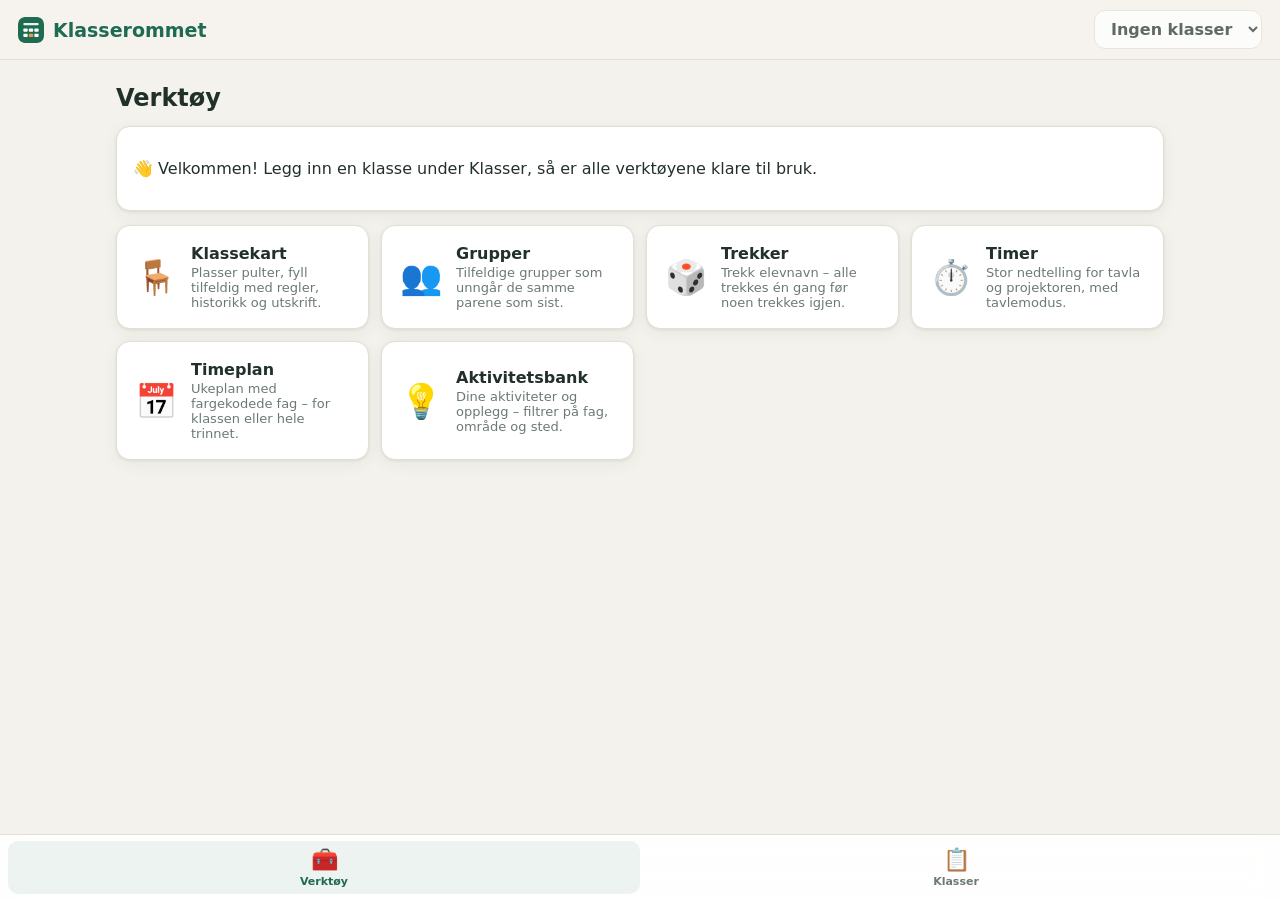
==== app/index.html @ 0e92566d "Ekte nettside: forside på roten, appen på /app/ - Landingsside med hero, USP-er, verktøyoversikt og " ====
<!doctype html>
<html lang="nb">
<head>
<meta charset="utf-8">
<title>Klasserommet</title>
<meta name="viewport" content="width=device-width, initial-scale=1, viewport-fit=cover">
<meta name="theme-color" content="#1e6b52">
<meta name="description" content="Verktøykasse for lærere: klassekart med historikk, grupper, navnetrekking og timer. Alt lagres lokalt på enheten.">
<link rel="manifest" href="manifest.webmanifest">
<link rel="icon" href="icons/favicon.svg" type="image/svg+xml">
<link rel="apple-touch-icon" href="icons/icon-180.png">
<meta name="apple-mobile-web-app-capable" content="yes">
<meta name="mobile-web-app-capable" content="yes">
<meta name="apple-mobile-web-app-status-bar-style" content="default">
<meta name="apple-mobile-web-app-title" content="Klasserommet">
<link rel="stylesheet" href="styles.css">
</head>
<body>
<header class="app-header no-print">
  <a class="brand" href="#/verktoy"><img class="brand-mark" src="icons/favicon.svg" alt="">Klasserommet</a>
  <select id="classPicker" class="class-picker" aria-label="Velg klasse"></select>
</header>
<main id="view"></main>
<nav class="tabbar no-print">
  <a href="#/verktoy" data-tab="verktoy"><span class="tab-ico">🧰</span>Verktøy</a>
  <a href="#/klasser" data-tab="klasser"><span class="tab-ico">📋</span>Klasser</a>
</nav>
<script type="module" src="js/app.js"></script>
</body>
</html>
---- app/styles.css ----
/* touch-action: manipulation fjerner dobbelttrykk-zoom, men beholder
   pinch-zoom. Pultene overstyrer med touch-action: none for draging. */
* { box-sizing: border-box; touch-action: manipulation; }

:root {
  --bg: #f4f2ec;
  --panel: #ffffff;
  --ink: #22302a;
  --muted: #6b7a72;
  --line: #e3dfd4;
  --brand: #1e6b52;
  --accent: #e8a13a;
  --danger: #c0442c;
  --gridline: rgba(30, 60, 45, .05);
  --radius: 14px;
  --shadow: 0 1px 3px rgba(30, 50, 40, .08), 0 4px 16px rgba(30, 50, 40, .06);
}

html, body {
  margin: 0;
  max-width: 100vw;
  overflow-x: hidden;
  overscroll-behavior-x: none;
}

body {
  font-family: -apple-system, BlinkMacSystemFont, 'Segoe UI', system-ui, sans-serif;
  background: var(--bg);
  color: var(--ink);
  -webkit-font-smoothing: antialiased;
  -webkit-tap-highlight-color: transparent;
}

button { font-family: inherit; }
h2, h3, h4 { margin: 0 0 8px; }

/* ---------- Ramme ---------- */

.app-header {
  position: sticky;
  top: 0;
  display: flex;
  align-items: center;
  justify-content: space-between;
  gap: 12px;
  padding: calc(10px + env(safe-area-inset-top)) 18px 10px;
  background: rgba(246, 244, 238, .92);
  backdrop-filter: blur(12px);
  -webkit-backdrop-filter: blur(12px);
  border-bottom: 1px solid var(--line);
  z-index: 40;
}

.brand {
  display: flex;
  align-items: center;
  gap: 9px;
  font-weight: 800;
  font-size: 19px;
  color: var(--brand);
  text-decoration: none;
}

.brand-mark { width: 26px; height: 26px; border-radius: 7px; }

.class-picker {
  padding: 8px 12px;
  border: 1px solid var(--line);
  border-radius: 11px;
  font: inherit;
  font-weight: 600;
  background: #fff;
  color: var(--ink);
  max-width: 46vw;
}

main {
  max-width: 1080px;
  margin: 0 auto;
  padding: 18px 16px calc(96px + env(safe-area-inset-bottom));
}

.tabbar {
  position: fixed;
  left: 0;
  right: 0;
  bottom: 0;
  display: flex;
  background: rgba(255, 255, 255, .93);
  backdrop-filter: blur(12px);
  -webkit-backdrop-filter: blur(12px);
  border-top: 1px solid var(--line);
  padding: 6px 8px calc(6px + env(safe-area-inset-bottom));
  z-index: 40;
}

.tabbar a {
  flex: 1;
  display: flex;
  flex-direction: column;
  align-items: center;
  gap: 2px;
  text-decoration: none;
  color: var(--muted);
  font-size: 11px;
  font-weight: 600;
  padding: 6px 0;
  border-radius: 10px;
}

.tab-ico { font-size: 22px; line-height: 1.2; }
.tabbar a.active { color: var(--brand); background: rgba(30, 107, 82, .08); }

/* ---------- Byggeklosser ---------- */

.view-head {
  display: flex;
  justify-content: space-between;
  align-items: center;
  gap: 12px;
  margin: 6px 0 14px;
  flex-wrap: wrap;
}

.view-head h2 { margin: 0; font-size: 24px; }

.panel {
  background: var(--panel);
  border: 1px solid var(--line);
  border-radius: var(--radius);
  padding: 16px;
  box-shadow: var(--shadow);
  margin-bottom: 14px;
}

.btn {
  display: inline-flex;
  align-items: center;
  justify-content: center;
  gap: 6px;
  padding: 9px 16px;
  border-radius: 11px;
  border: 1px solid var(--line);
  background: #fff;
  color: var(--ink);
  font-size: 14.5px;
  font-weight: 600;
  cursor: pointer;
  transition: transform .15s, opacity .15s;
  white-space: nowrap;
}

.btn:active { transform: scale(.97); }
.btn.primary { background: var(--brand); color: #fff; border-color: transparent; }
.btn.danger { color: var(--danger); border-color: rgba(192, 68, 44, .4); }
.btn.big { font-size: 18px; padding: 14px 26px; }
.btn.small { padding: 4px 10px; font-size: 13px; }
.btn[disabled] { opacity: .45; pointer-events: none; }
a.btn { text-decoration: none; }

.input {
  padding: 10px 12px;
  border: 1px solid var(--line);
  border-radius: 11px;
  font: inherit;
  background: #fff;
  color: var(--ink);
  min-width: 0;
}

textarea.input { width: 100%; resize: vertical; }

.seg {
  display: inline-flex;
  background: #eae7de;
  border-radius: 12px;
  padding: 3px;
  gap: 2px;
}

.seg-btn {
  border: none;
  background: transparent;
  padding: 8px 14px;
  border-radius: 9px;
  font-weight: 600;
  font-size: 14px;
  color: var(--muted);
  cursor: pointer;
}

.seg-btn.active { background: #fff; color: var(--ink); box-shadow: 0 1px 2px rgba(0, 0, 0, .08); }

.row { display: flex; gap: 8px; align-items: center; }
.row.wrap { flex-wrap: wrap; }
.row.spread { justify-content: space-between; }
.row.center { justify-content: center; flex-wrap: wrap; }
.form-col { display: flex; flex-direction: column; gap: 10px; }

.chips { display: flex; flex-wrap: wrap; gap: 8px; margin-top: 8px; }

.chip {
  padding: 8px 14px;
  border-radius: 999px;
  border: 1px solid var(--line);
  background: #fff;
  color: var(--ink);
  font-size: 14px;
  font-weight: 500;
  cursor: pointer;
}

.chip.absent { opacity: .45; text-decoration: line-through; }
.chip.done { background: var(--brand); color: #fff; border-color: transparent; opacity: .75; }

.stepper { display: inline-flex; align-items: center; gap: 2px; }
.stepper-val { min-width: 38px; text-align: center; font-weight: 800; font-size: 18px; }

.muted { color: var(--muted); }
.small { font-size: 13px; }

.toolbar {
  display: flex;
  flex-wrap: wrap;
  gap: 8px;
  align-items: center;
  margin-bottom: 10px;
}

.contextbar {
  display: flex;
  gap: 10px;
  align-items: center;
  flex-wrap: wrap;
  background: #fff7e8;
  border: 1px solid #ecd9b0;
  border-radius: 12px;
  padding: 8px 12px;
  margin-bottom: 10px;
  font-size: 14px;
}

.linklike {
  background: none;
  border: none;
  color: var(--brand);
  font: inherit;
  font-weight: 600;
  cursor: pointer;
  padding: 6px 2px;
  margin: 2px 0 10px;
}

.rules .rule { padding: 6px 0; border-bottom: 1px dashed var(--line); }
.rules .rule:last-child { border-bottom: none; }

.hist-item {
  display: flex;
  justify-content: space-between;
  align-items: center;
  width: 100%;
  padding: 13px 15px;
  background: #fff;
  border: 1px solid var(--line);
  border-radius: 12px;
  margin-bottom: 8px;
  cursor: pointer;
  font: inherit;
  font-weight: 600;
  text-align: left;
}

.hist-row { padding: 9px 0; border-bottom: 1px solid var(--line); }
.hist-row:last-child { border-bottom: none; }

.empty { text-align: center; padding: 44px 20px; }
.empty-icon { font-size: 40px; margin-bottom: 8px; }
.empty .btn { margin-top: 14px; }

.toast {
  position: fixed;
  left: 50%;
  bottom: calc(92px + env(safe-area-inset-bottom));
  transform: translateX(-50%) translateY(8px);
  background: var(--ink);
  color: #fff;
  padding: 10px 18px;
  border-radius: 999px;
  font-size: 14px;
  font-weight: 500;
  opacity: 0;
  transition: .25s;
  z-index: 100;
  max-width: 88vw;
  text-align: center;
}

.toast.show { opacity: 1; transform: translateX(-50%) translateY(0); }
.update-toast { background: var(--brand); cursor: pointer; }

/* ---------- Verktøy-hub ---------- */

.tool-grid {
  display: grid;
  grid-template-columns: repeat(auto-fill, minmax(230px, 1fr));
  gap: 12px;
}

.tool-card {
  display: flex;
  gap: 14px;
  align-items: center;
  text-decoration: none;
  color: var(--ink);
  margin-bottom: 0;
  padding: 18px;
}

.tool-card:active { transform: scale(.98); }
.tool-ico { font-size: 34px; line-height: 1; }
.tool-info { display: flex; flex-direction: column; gap: 2px; }

.toolnav {
  display: flex;
  gap: 10px;
  align-items: center;
  flex-wrap: wrap;
  margin: 2px 0 12px;
}

.toolnav a.seg-btn { text-decoration: none; }

/* ---------- Klassekart ---------- */

.board-wrap {
  position: relative;
  overflow: hidden;
  border-radius: var(--radius);
  border: 1px solid var(--line);
  background: #edf0e8;
}

.board {
  position: relative;
  transform-origin: top left;
  background-image:
    linear-gradient(var(--gridline) 1px, transparent 1px),
    linear-gradient(90deg, var(--gridline) 1px, transparent 1px);
  background-size: 32px 32px;
}

.board-front {
  position: absolute;
  left: 25%;
  width: 50%;
  height: 30px;
  background: #2e5c49;
  color: #dfe9e2;
  border-radius: 8px;
  display: flex;
  align-items: center;
  justify-content: center;
  font-size: 12px;
  font-weight: 600;
  letter-spacing: .35em;
  text-indent: .35em;
}

.desk {
  position: absolute;
  width: 110px;
  height: 64px;
  background: #fff;
  border: 1.5px solid #c9d3cb;
  border-radius: 10px;
  display: flex;
  align-items: center;
  justify-content: center;
  text-align: center;
  font-size: 14px;
  font-weight: 600;
  color: var(--ink);
  box-shadow: 0 1px 2px rgba(20, 40, 30, .08);
  cursor: grab;
  touch-action: none;
  user-select: none;
  -webkit-user-select: none;
  padding: 4px;
}

.desk-name {
  overflow: hidden;
  display: -webkit-box;
  -webkit-line-clamp: 2;
  -webkit-box-orient: vertical;
  line-height: 1.15;
}

.desk.free { border-style: dashed; color: var(--muted); font-weight: 400; background: rgba(255, 255, 255, .55); }
.desk.sel { border-color: var(--accent); box-shadow: 0 0 0 3px rgba(232, 161, 58, .35); }
.desk.snap { border-color: var(--brand); box-shadow: 0 0 0 3px rgba(30, 107, 82, .25); }
.board-wrap.readonly .desk { cursor: default; }

.tip { margin-top: 10px; font-size: 13px; }

/* ---------- Grupper ---------- */

.groups-grid {
  display: grid;
  grid-template-columns: repeat(auto-fill, minmax(210px, 1fr));
  gap: 12px;
}

.group-card { margin-bottom: 0; }
.group-card h3 { margin: 0 0 8px; font-size: 16px; color: var(--brand); }
.group-card ul { margin: 0; padding-left: 20px; line-height: 1.75; }

/* ---------- Trekker ---------- */

.draw-panel { text-align: center; padding: 28px 16px; }

.draw-display {
  font-size: clamp(40px, 8vw, 96px);
  font-weight: 800;
  min-height: 1.3em;
  margin-bottom: 18px;
  color: var(--brand);
  word-break: break-word;
}

/* ---------- Timer ---------- */

.timer-view {
  display: flex;
  flex-direction: column;
  align-items: center;
  gap: 20px;
  padding-top: 24px;
}

.timer-digits {
  font-size: clamp(80px, 18vw, 220px);
  font-weight: 800;
  font-variant-numeric: tabular-nums;
  line-height: 1;
  letter-spacing: .02em;
  color: var(--ink);
}

.timer-digits.urgent { color: var(--danger); }
.timer-digits.done { animation: blink 1s steps(2, start) infinite; color: var(--danger); }

@keyframes blink { to { visibility: hidden; } }

.timer-view.full {
  position: fixed;
  inset: 0;
  z-index: 60;
  margin: 0;
  padding: 0;
  justify-content: center;
  background: #14231d;
}

.timer-view.full .timer-digits { color: #f2f6f1; font-size: clamp(120px, 26vw, 400px); }
.timer-view.full .btn { background: rgba(255, 255, 255, .12); color: #fff; border-color: transparent; }
.timer-view.full .btn.primary { background: var(--brand); }

.timer-exit {
  position: absolute;
  top: calc(14px + env(safe-area-inset-top));
  right: 18px;
}

/* ---------- Aktivitetsbank ---------- */

.act-card { margin-bottom: 10px; }
.act-title { font-size: 16px; }

.act-how {
  white-space: pre-wrap;
  margin: 8px 0 2px;
  line-height: 1.5;
  font-size: 14.5px;
}

.chip.static { cursor: default; font-size: 13px; padding: 5px 12px; }
.filter-label { align-self: center; min-width: 56px; }

/* ---------- Timeplan ---------- */

.tt-grid {
  display: grid;
  grid-template-columns: 86px repeat(5, 1fr);
  gap: 4px;
}

.tt-day {
  font-weight: 700;
  text-align: center;
  padding: 8px 2px;
  color: var(--brand);
  font-size: 14px;
}

.tt-rowlabel {
  border: none;
  background: transparent;
  font: inherit;
  font-size: 12.5px;
  font-weight: 600;
  color: var(--muted);
  text-align: right;
  padding: 6px 8px 6px 0;
  cursor: pointer;
  border-radius: 8px;
}

.tt-rowlabel.sel { background: rgba(232, 161, 58, .25); color: var(--ink); }

.tt-pause {
  grid-column: 1 / -1;
  border: none;
  background: repeating-linear-gradient(-45deg, #eae6db, #eae6db 8px, #f0ece2 8px, #f0ece2 16px);
  border-radius: 8px;
  padding: 7px;
  font: inherit;
  font-size: 12.5px;
  font-weight: 600;
  color: var(--muted);
  text-align: center;
  cursor: pointer;
}

.tt-pause.sel { box-shadow: 0 0 0 3px rgba(232, 161, 58, .35); color: var(--ink); }

.tt-cell {
  min-height: 56px;
  border-radius: 10px;
  border: 1px solid var(--line);
  background: #fff;
  display: flex;
  flex-direction: column;
  align-items: center;
  justify-content: center;
  gap: 2px;
  padding: 4px;
  font: inherit;
  color: var(--ink);
  cursor: pointer;
}

.tt-cell.empty { border-style: dashed; background: rgba(255, 255, 255, .5); }
.tt-cell.sel { border-color: var(--accent); box-shadow: 0 0 0 3px rgba(232, 161, 58, .35); }

.tt-fag { font-weight: 700; font-size: 13.5px; line-height: 1.15; text-align: center; }
.tt-rom { font-size: 11.5px; color: var(--muted); }

@media (max-width: 600px) {
  .tt-grid { grid-template-columns: 58px repeat(5, 1fr); gap: 3px; }
  .tt-day { font-size: 12px; }
  .tt-fag { font-size: 10.5px; }
  .tt-rowlabel { font-size: 10.5px; }
}

/* ---------- Faneoverganger ---------- */

main.view-enter > * {
  animation: viewIn .2s ease both;
}

@keyframes viewIn {
  from { opacity: 0; transform: translateY(7px); }
  to { opacity: 1; transform: none; }
}

@media (prefers-reduced-motion: reduce) {
  main.view-enter > * { animation: none; }
}

/* ---------- Utskrift ---------- */

.print-caption { display: none; }

@media print {
  body.print-mode .app-header,
  body.print-mode .tabbar,
  body.print-mode .no-print,
  body.print-mode .tip { display: none !important; }
  body.print-mode main { padding: 0; max-width: none; }
  body.print-mode .print-caption {
    display: block;
    font-size: 20px;
    font-weight: 700;
    margin: 0 0 12px;
  }
  body.print-mode .panel { box-shadow: none; border-color: #bbb; break-inside: avoid; }
  body.print-mode .board-wrap {
    height: auto !important;
    overflow: visible;
    border: none;
    background: #fff;
  }
  body.print-mode .board { transform: scale(.73) !important; background: none; }
  body.print-mode .desk { box-shadow: none; }
}
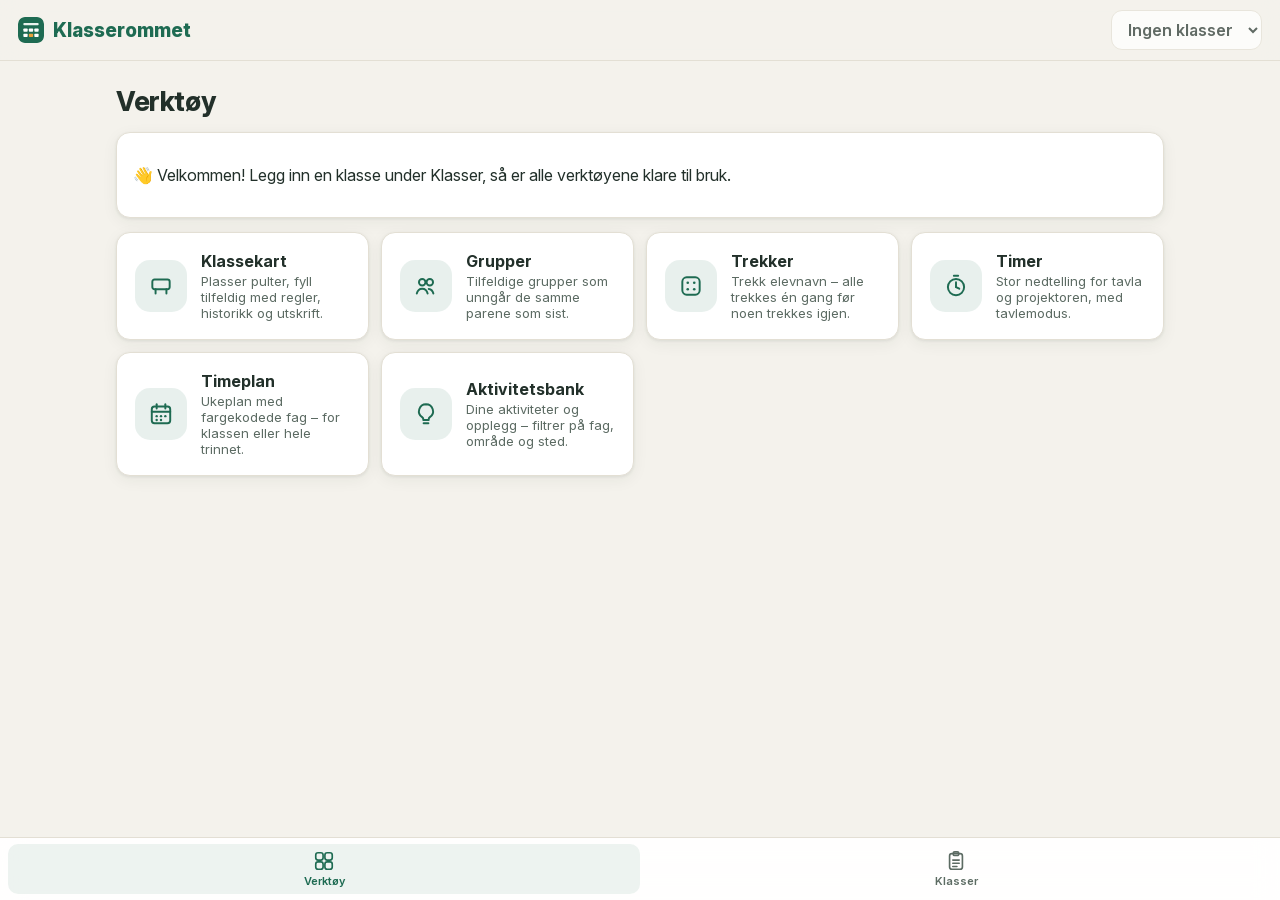
==== commit 3bb92403: "Premium-pass: Inter, designtokens, SVG-ikoner, hover og mikrointeraksjoner - Self-hostet Inter Varia" ====
--- a/app/index.html
+++ b/app/index.html
@@ -13,17 +13,28 @@
 <meta name="mobile-web-app-capable" content="yes">
 <meta name="apple-mobile-web-app-status-bar-style" content="default">
 <meta name="apple-mobile-web-app-title" content="Klasserommet">
+<link rel="preload" href="fonts/InterVariable.woff2" as="font" type="font/woff2" crossorigin>
 <link rel="stylesheet" href="styles.css">
 </head>
 <body>
+<svg style="display:none" aria-hidden="true" xmlns="http://www.w3.org/2000/svg">
+  <symbol id="i-verktoy" viewBox="0 0 24 24"><rect x="3" y="3" width="8" height="8" rx="2.5"/><rect x="13" y="3" width="8" height="8" rx="2.5"/><rect x="3" y="13" width="8" height="8" rx="2.5"/><rect x="13" y="13" width="8" height="8" rx="2.5"/></symbol>
+  <symbol id="i-klasser" viewBox="0 0 24 24"><rect x="5" y="4" width="14" height="17" rx="2.5"/><rect x="9" y="2" width="6" height="4" rx="1.5"/><line x1="8.5" y1="11" x2="15.5" y2="11"/><line x1="8.5" y1="14.5" x2="15.5" y2="14.5"/><line x1="8.5" y1="18" x2="13" y2="18"/></symbol>
+  <symbol id="i-kart" viewBox="0 0 24 24"><rect x="4" y="6" width="16" height="9" rx="2"/><line x1="7" y1="15" x2="7" y2="19"/><line x1="17" y1="15" x2="17" y2="19"/></symbol>
+  <symbol id="i-grupper" viewBox="0 0 24 24"><circle cx="8.5" cy="8.5" r="3"/><circle cx="15.5" cy="8.5" r="3"/><path d="M3.5 19c.7-3 2.8-4.5 5-4.5s4.3 1.5 5 4.5"/><path d="M14.5 14.7c2 .2 3.7 1.6 4.3 4.3"/></symbol>
+  <symbol id="i-trekker" viewBox="0 0 24 24"><rect x="4" y="4" width="16" height="16" rx="4"/><circle cx="9" cy="9" r="1.2" fill="currentColor" stroke="none"/><circle cx="15" cy="9" r="1.2" fill="currentColor" stroke="none"/><circle cx="9" cy="15" r="1.2" fill="currentColor" stroke="none"/><circle cx="15" cy="15" r="1.2" fill="currentColor" stroke="none"/></symbol>
+  <symbol id="i-timer" viewBox="0 0 24 24"><circle cx="12" cy="13" r="7.5"/><line x1="12" y1="13" x2="12" y2="8.5"/><line x1="12" y1="13" x2="15" y2="14.5"/><line x1="10" y1="2.5" x2="14" y2="2.5"/></symbol>
+  <symbol id="i-timeplan" viewBox="0 0 24 24"><rect x="3.5" y="5" width="17" height="15.5" rx="2.5"/><line x1="3.5" y1="10" x2="20.5" y2="10"/><line x1="8" y1="3" x2="8" y2="7"/><line x1="16" y1="3" x2="16" y2="7"/><circle cx="8" cy="14" r="1.1" fill="currentColor" stroke="none"/><circle cx="12" cy="14" r="1.1" fill="currentColor" stroke="none"/><circle cx="16" cy="14" r="1.1" fill="currentColor" stroke="none"/><circle cx="8" cy="17.5" r="1.1" fill="currentColor" stroke="none"/><circle cx="12" cy="17.5" r="1.1" fill="currentColor" stroke="none"/></symbol>
+  <symbol id="i-aktiviteter" viewBox="0 0 24 24"><path d="M12 3a6.5 6.5 0 0 1 3.6 11.9c-.7.5-1.1 1.2-1.1 2v.6h-5v-.6c0-.8-.4-1.5-1.1-2A6.5 6.5 0 0 1 12 3z"/><line x1="9.8" y1="20.5" x2="14.2" y2="20.5"/></symbol>
+</svg>
 <header class="app-header no-print">
   <a class="brand" href="#/verktoy"><img class="brand-mark" src="icons/favicon.svg" alt="">Klasserommet</a>
   <select id="classPicker" class="class-picker" aria-label="Velg klasse"></select>
 </header>
 <main id="view"></main>
 <nav class="tabbar no-print">
-  <a href="#/verktoy" data-tab="verktoy"><span class="tab-ico">🧰</span>Verktøy</a>
-  <a href="#/klasser" data-tab="klasser"><span class="tab-ico">📋</span>Klasser</a>
+  <a href="#/verktoy" data-tab="verktoy"><svg class="icon tab-ico" aria-hidden="true"><use href="#i-verktoy"/></svg>Verktøy</a>
+  <a href="#/klasser" data-tab="klasser"><svg class="icon tab-ico" aria-hidden="true"><use href="#i-klasser"/></svg>Klasser</a>
 </nav>
 <script type="module" src="js/app.js"></script>
 </body>
--- a/app/styles.css
+++ b/app/styles.css
@@ -1,3 +1,10 @@
+@font-face {
+  font-family: 'Inter';
+  src: url('fonts/InterVariable.woff2') format('woff2');
+  font-weight: 100 900;
+  font-display: swap;
+}
+
 /* touch-action: manipulation fjerner dobbelttrykk-zoom, men beholder
    pinch-zoom. Pultene overstyrer med touch-action: none for draging. */
 * { box-sizing: border-box; touch-action: manipulation; }
@@ -5,15 +12,40 @@
 :root {
   --bg: #f4f2ec;
   --panel: #ffffff;
+  --surface: #ffffff;
+  --surface-dim: #eae7de;
   --ink: #22302a;
-  --muted: #6b7a72;
+  --muted: #5c6b63;
   --line: #e3dfd4;
   --brand: #1e6b52;
+  --brand-strong: #17553f;
+  --brand-tint: rgba(30, 107, 82, .1);
   --accent: #e8a13a;
   --danger: #c0442c;
+  --warn-bg: #fff7e8;
+  --warn-line: #ecd9b0;
+  --board-bg: #edf0e8;
+  --board-front: #2e5c49;
+  --dark-bg: #14231d;
+  --header-bg: rgba(244, 242, 236, .92);
+  --tabbar-bg: rgba(255, 255, 255, .93);
   --gridline: rgba(30, 60, 45, .05);
   --radius: 14px;
   --shadow: 0 1px 3px rgba(30, 50, 40, .08), 0 4px 16px rgba(30, 50, 40, .06);
+  --shadow-lift: 0 6px 20px rgba(30, 50, 40, .14);
+}
+
+:focus-visible { outline: 2px solid var(--brand); outline-offset: 2px; }
+
+svg.icon {
+  width: 22px;
+  height: 22px;
+  fill: none;
+  stroke: currentColor;
+  stroke-width: 1.8;
+  stroke-linecap: round;
+  stroke-linejoin: round;
+  flex-shrink: 0;
 }
 
 html, body {
@@ -24,7 +56,7 @@
 }
 
 body {
-  font-family: -apple-system, BlinkMacSystemFont, 'Segoe UI', system-ui, sans-serif;
+  font-family: 'Inter', -apple-system, BlinkMacSystemFont, 'Segoe UI', system-ui, sans-serif;
   background: var(--bg);
   color: var(--ink);
   -webkit-font-smoothing: antialiased;
@@ -44,7 +76,7 @@
   justify-content: space-between;
   gap: 12px;
   padding: calc(10px + env(safe-area-inset-top)) 18px 10px;
-  background: rgba(246, 244, 238, .92);
+  background: var(--header-bg);
   backdrop-filter: blur(12px);
   -webkit-backdrop-filter: blur(12px);
   border-bottom: 1px solid var(--line);
@@ -69,7 +101,7 @@
   border-radius: 11px;
   font: inherit;
   font-weight: 600;
-  background: #fff;
+  background: var(--surface);
   color: var(--ink);
   max-width: 46vw;
 }
@@ -86,7 +118,7 @@
   right: 0;
   bottom: 0;
   display: flex;
-  background: rgba(255, 255, 255, .93);
+  background: var(--tabbar-bg);
   backdrop-filter: blur(12px);
   -webkit-backdrop-filter: blur(12px);
   border-top: 1px solid var(--line);
@@ -108,7 +140,7 @@
   border-radius: 10px;
 }
 
-.tab-ico { font-size: 22px; line-height: 1.2; }
+.tab-ico { width: 23px; height: 23px; }
 .tabbar a.active { color: var(--brand); background: rgba(30, 107, 82, .08); }
 
 /* ---------- Byggeklosser ---------- */
@@ -122,7 +154,12 @@
   flex-wrap: wrap;
 }
 
-.view-head h2 { margin: 0; font-size: 24px; }
+.view-head h2 {
+  margin: 0;
+  font-size: clamp(23px, 3vw, 27px);
+  font-weight: 750;
+  letter-spacing: -0.015em;
+}
 
 .panel {
   background: var(--panel);
@@ -141,7 +178,7 @@
   padding: 9px 16px;
   border-radius: 11px;
   border: 1px solid var(--line);
-  background: #fff;
+  background: var(--surface);
   color: var(--ink);
   font-size: 14.5px;
   font-weight: 600;
@@ -163,7 +200,7 @@
   border: 1px solid var(--line);
   border-radius: 11px;
   font: inherit;
-  background: #fff;
+  background: var(--surface);
   color: var(--ink);
   min-width: 0;
 }
@@ -172,13 +209,17 @@
 
 .seg {
   display: inline-flex;
-  background: #eae7de;
+  background: var(--surface-dim);
   border-radius: 12px;
   padding: 3px;
   gap: 2px;
+  flex-wrap: wrap;
 }
 
 .seg-btn {
+  display: inline-flex;
+  align-items: center;
+  gap: 6px;
   border: none;
   background: transparent;
   padding: 8px 14px;
@@ -187,7 +228,10 @@
   font-size: 14px;
   color: var(--muted);
   cursor: pointer;
-}
+  text-decoration: none;
+}
+
+.seg-btn .icon { width: 16px; height: 16px; }
 
 .seg-btn.active { background: #fff; color: var(--ink); box-shadow: 0 1px 2px rgba(0, 0, 0, .08); }
 
@@ -203,7 +247,7 @@
   padding: 8px 14px;
   border-radius: 999px;
   border: 1px solid var(--line);
-  background: #fff;
+  background: var(--surface);
   color: var(--ink);
   font-size: 14px;
   font-weight: 500;
@@ -232,8 +276,8 @@
   gap: 10px;
   align-items: center;
   flex-wrap: wrap;
-  background: #fff7e8;
-  border: 1px solid #ecd9b0;
+  background: var(--warn-bg);
+  border: 1px solid var(--warn-line);
   border-radius: 12px;
   padding: 8px 12px;
   margin-bottom: 10px;
@@ -260,7 +304,7 @@
   align-items: center;
   width: 100%;
   padding: 13px 15px;
-  background: #fff;
+  background: var(--surface);
   border: 1px solid var(--line);
   border-radius: 12px;
   margin-bottom: 8px;
@@ -317,7 +361,20 @@
 }
 
 .tool-card:active { transform: scale(.98); }
-.tool-ico { font-size: 34px; line-height: 1; }
+
+.tool-ico {
+  display: flex;
+  align-items: center;
+  justify-content: center;
+  width: 52px;
+  height: 52px;
+  border-radius: 15px;
+  background: var(--brand-tint);
+  color: var(--brand);
+  flex-shrink: 0;
+}
+
+.tool-ico .icon { width: 26px; height: 26px; }
 .tool-info { display: flex; flex-direction: column; gap: 2px; }
 
 .toolnav {
@@ -337,7 +394,7 @@
   overflow: hidden;
   border-radius: var(--radius);
   border: 1px solid var(--line);
-  background: #edf0e8;
+  background: var(--board-bg);
 }
 
 .board {
@@ -354,7 +411,7 @@
   left: 25%;
   width: 50%;
   height: 30px;
-  background: #2e5c49;
+  background: var(--board-front);
   color: #dfe9e2;
   border-radius: 8px;
   display: flex;
@@ -370,7 +427,7 @@
   position: absolute;
   width: 110px;
   height: 64px;
-  background: #fff;
+  background: var(--surface);
   border: 1.5px solid #c9d3cb;
   border-radius: 10px;
   display: flex;
@@ -447,7 +504,11 @@
   color: var(--ink);
 }
 
-.timer-digits.urgent { color: var(--danger); }
+.timer-digits.urgent { color: var(--danger); animation: urgentPulse 1s ease-in-out infinite; }
+
+@keyframes urgentPulse {
+  50% { transform: scale(1.015); }
+}
 .timer-digits.done { animation: blink 1s steps(2, start) infinite; color: var(--danger); }
 
 @keyframes blink { to { visibility: hidden; } }
@@ -459,7 +520,7 @@
   margin: 0;
   padding: 0;
   justify-content: center;
-  background: #14231d;
+  background: var(--dark-bg);
 }
 
 .timer-view.full .timer-digits { color: #f2f6f1; font-size: clamp(120px, 26vw, 400px); }
@@ -538,7 +599,7 @@
   min-height: 56px;
   border-radius: 10px;
   border: 1px solid var(--line);
-  background: #fff;
+  background: var(--surface);
   display: flex;
   flex-direction: column;
   align-items: center;
@@ -565,17 +626,53 @@
 
 /* ---------- Faneoverganger ---------- */
 
-main.view-enter > * {
-  animation: viewIn .2s ease both;
-}
-
-@keyframes viewIn {
-  from { opacity: 0; transform: translateY(7px); }
+main.view-enter > * { animation: viewInF .2s ease both; }
+main.view-enter[data-dir="b"] > * { animation-name: viewInB; }
+
+@keyframes viewInF {
+  from { opacity: 0; transform: translateX(14px); }
   to { opacity: 1; transform: none; }
+}
+
+@keyframes viewInB {
+  from { opacity: 0; transform: translateX(-14px); }
+  to { opacity: 1; transform: none; }
+}
+
+/* ---------- Hover (PC) og mikrointeraksjoner ---------- */
+
+.tool-card, .chip, .hist-item { transition: transform .18s, box-shadow .18s, border-color .15s, background .15s; }
+
+@media (hover: hover) {
+  .btn:hover { border-color: #cfcabd; background: #fbfaf6; }
+  .btn.primary:hover { background: var(--brand-strong); }
+  .btn.danger:hover { background: rgba(192, 68, 44, .06); }
+  .tool-card:hover { transform: translateY(-2px); box-shadow: var(--shadow-lift); }
+  .chip:hover:not(.static) { border-color: var(--brand); }
+  .hist-item:hover { border-color: var(--brand); }
+  .tabbar a:hover { color: var(--brand); }
+  .seg-btn:hover { color: var(--ink); }
+}
+
+.desk.dragging {
+  box-shadow: 0 8px 22px rgba(20, 40, 30, .22);
+  z-index: 5;
+  cursor: grabbing;
+}
+
+.draw-display.pop { animation: drawPop .25s ease; }
+
+@keyframes drawPop {
+  from { transform: scale(.92); }
+  to { transform: none; }
 }
 
 @media (prefers-reduced-motion: reduce) {
   main.view-enter > * { animation: none; }
+  .draw-display.pop { animation: none; }
+  .timer-digits.urgent { animation: none; }
+  .timer-digits.done { animation: none; visibility: visible; }
+  .tool-card, .btn { transition: none; }
 }
 
 /* ---------- Utskrift ---------- */
@@ -599,7 +696,7 @@
     height: auto !important;
     overflow: visible;
     border: none;
-    background: #fff;
+    background: var(--surface);
   }
   body.print-mode .board { transform: scale(.73) !important; background: none; }
   body.print-mode .desk { box-shadow: none; }
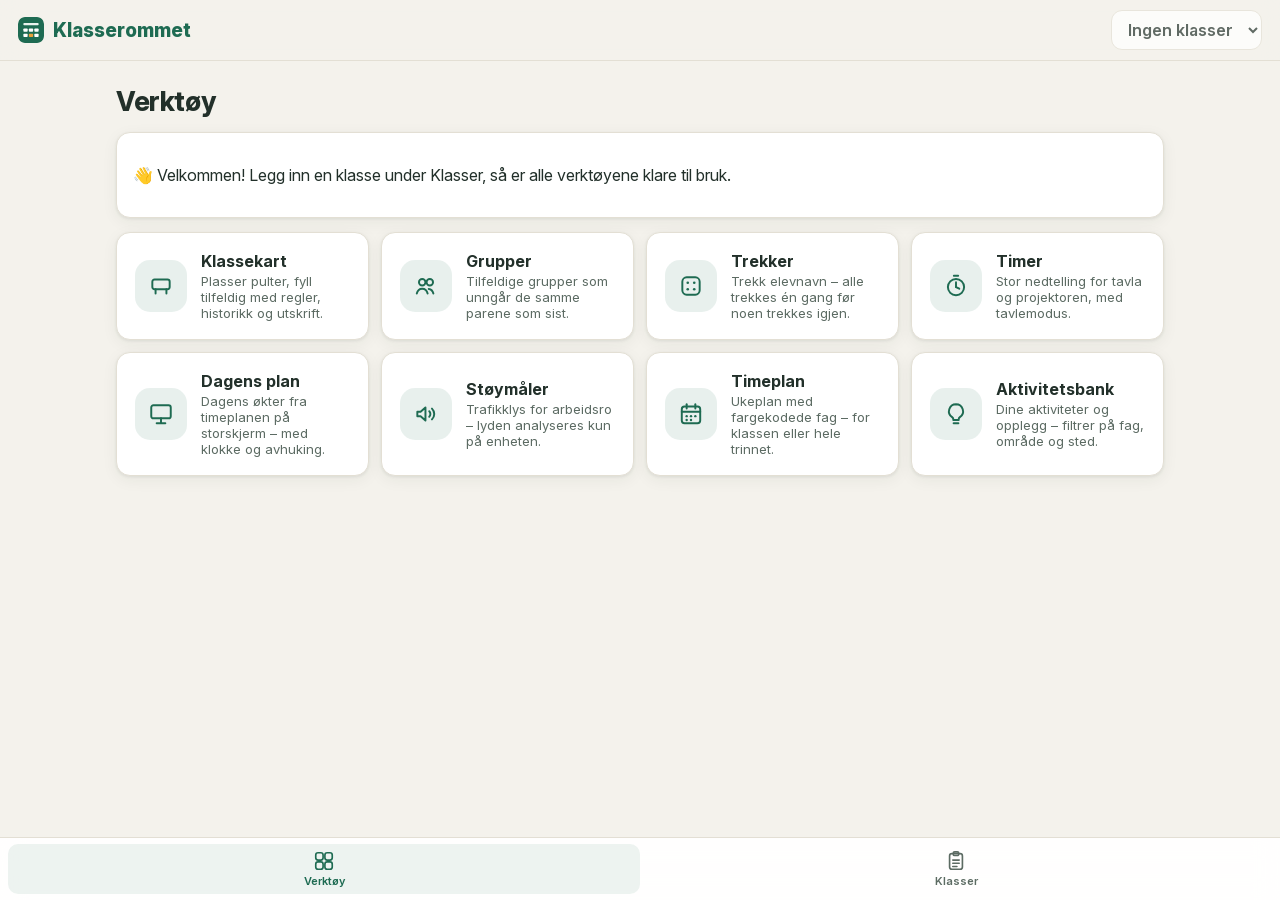
==== commit 14558a47: "Tavlemodus, støymåler, vikarpakke og utvidede kartregler - Dagens plan: dagens økter fra timeplanen " ====
--- a/app/index.html
+++ b/app/index.html
@@ -11,8 +11,20 @@
 <link rel="apple-touch-icon" href="icons/icon-180.png">
 <meta name="apple-mobile-web-app-capable" content="yes">
 <meta name="mobile-web-app-capable" content="yes">
-<meta name="apple-mobile-web-app-status-bar-style" content="default">
+<meta name="apple-mobile-web-app-status-bar-style" content="black-translucent">
 <meta name="apple-mobile-web-app-title" content="Klasserommet">
+<link rel="apple-touch-icon" sizes="167x167" href="icons/icon-167.png">
+<link rel="apple-touch-startup-image" href="splash/splash-2048x2732.png" media="(device-width: 1024px) and (device-height: 1366px) and (-webkit-device-pixel-ratio: 2) and (orientation: portrait)">
+<link rel="apple-touch-startup-image" href="splash/splash-2732x2048.png" media="(device-width: 1024px) and (device-height: 1366px) and (-webkit-device-pixel-ratio: 2) and (orientation: landscape)">
+<link rel="apple-touch-startup-image" href="splash/splash-1668x2388.png" media="(device-width: 834px) and (device-height: 1194px) and (-webkit-device-pixel-ratio: 2) and (orientation: portrait)">
+<link rel="apple-touch-startup-image" href="splash/splash-2388x1668.png" media="(device-width: 834px) and (device-height: 1194px) and (-webkit-device-pixel-ratio: 2) and (orientation: landscape)">
+<link rel="apple-touch-startup-image" href="splash/splash-1640x2360.png" media="(device-width: 820px) and (device-height: 1180px) and (-webkit-device-pixel-ratio: 2) and (orientation: portrait)">
+<link rel="apple-touch-startup-image" href="splash/splash-2360x1640.png" media="(device-width: 820px) and (device-height: 1180px) and (-webkit-device-pixel-ratio: 2) and (orientation: landscape)">
+<link rel="apple-touch-startup-image" href="splash/splash-1620x2160.png" media="(device-width: 810px) and (device-height: 1080px) and (-webkit-device-pixel-ratio: 2) and (orientation: portrait)">
+<link rel="apple-touch-startup-image" href="splash/splash-2160x1620.png" media="(device-width: 810px) and (device-height: 1080px) and (-webkit-device-pixel-ratio: 2) and (orientation: landscape)">
+<link rel="apple-touch-startup-image" href="splash/splash-1179x2556.png" media="(device-width: 393px) and (device-height: 852px) and (-webkit-device-pixel-ratio: 3) and (orientation: portrait)">
+<link rel="apple-touch-startup-image" href="splash/splash-1170x2532.png" media="(device-width: 390px) and (device-height: 844px) and (-webkit-device-pixel-ratio: 3) and (orientation: portrait)">
+<link rel="apple-touch-startup-image" href="splash/splash-828x1792.png" media="(device-width: 414px) and (device-height: 896px) and (-webkit-device-pixel-ratio: 2) and (orientation: portrait)">
 <link rel="preload" href="fonts/InterVariable.woff2" as="font" type="font/woff2" crossorigin>
 <link rel="stylesheet" href="styles.css">
 </head>
@@ -26,6 +38,8 @@
   <symbol id="i-timer" viewBox="0 0 24 24"><circle cx="12" cy="13" r="7.5"/><line x1="12" y1="13" x2="12" y2="8.5"/><line x1="12" y1="13" x2="15" y2="14.5"/><line x1="10" y1="2.5" x2="14" y2="2.5"/></symbol>
   <symbol id="i-timeplan" viewBox="0 0 24 24"><rect x="3.5" y="5" width="17" height="15.5" rx="2.5"/><line x1="3.5" y1="10" x2="20.5" y2="10"/><line x1="8" y1="3" x2="8" y2="7"/><line x1="16" y1="3" x2="16" y2="7"/><circle cx="8" cy="14" r="1.1" fill="currentColor" stroke="none"/><circle cx="12" cy="14" r="1.1" fill="currentColor" stroke="none"/><circle cx="16" cy="14" r="1.1" fill="currentColor" stroke="none"/><circle cx="8" cy="17.5" r="1.1" fill="currentColor" stroke="none"/><circle cx="12" cy="17.5" r="1.1" fill="currentColor" stroke="none"/></symbol>
   <symbol id="i-aktiviteter" viewBox="0 0 24 24"><path d="M12 3a6.5 6.5 0 0 1 3.6 11.9c-.7.5-1.1 1.2-1.1 2v.6h-5v-.6c0-.8-.4-1.5-1.1-2A6.5 6.5 0 0 1 12 3z"/><line x1="9.8" y1="20.5" x2="14.2" y2="20.5"/></symbol>
+  <symbol id="i-tavle" viewBox="0 0 24 24"><rect x="3" y="4" width="18" height="12" rx="2"/><line x1="12" y1="16" x2="12" y2="20"/><line x1="8" y1="20.5" x2="16" y2="20.5"/></symbol>
+  <symbol id="i-stoy" viewBox="0 0 24 24"><path d="M4 10v4h3l4.5 4V6L7 10H4z"/><path d="M15 9.5a3.5 3.5 0 0 1 0 5"/><path d="M17.5 7a7 7 0 0 1 0 10"/></symbol>
 </svg>
 <header class="app-header no-print">
   <a class="brand" href="#/verktoy"><img class="brand-mark" src="icons/favicon.svg" alt="">Klasserommet</a>
--- a/app/styles.css
+++ b/app/styles.css
@@ -454,6 +454,7 @@
 }
 
 .desk.free { border-style: dashed; color: var(--muted); font-weight: 400; background: rgba(255, 255, 255, .55); }
+.desk-lock { position: absolute; top: 2px; right: 5px; font-size: 10px; }
 .desk.sel { border-color: var(--accent); box-shadow: 0 0 0 3px rgba(232, 161, 58, .35); }
 .desk.snap { border-color: var(--brand); box-shadow: 0 0 0 3px rgba(30, 107, 82, .25); }
 .board-wrap.readonly .desk { cursor: default; }
@@ -673,6 +674,140 @@
   .timer-digits.urgent { animation: none; }
   .timer-digits.done { animation: none; visibility: visible; }
   .tool-card, .btn { transition: none; }
+}
+
+/* ---------- Tavlemodus (dagens plan) ---------- */
+
+.tavle-head {
+  display: flex;
+  justify-content: space-between;
+  align-items: flex-end;
+  gap: 14px;
+  flex-wrap: wrap;
+  margin-bottom: 16px;
+}
+
+.tavle-clock { font-size: clamp(44px, 7vw, 80px); font-weight: 800; line-height: 1; font-variant-numeric: tabular-nums; }
+.tavle-date { font-size: 16px; margin-top: 4px; }
+
+.tavle-agenda { display: flex; flex-direction: column; gap: 8px; }
+
+.tavle-item {
+  display: grid;
+  grid-template-columns: 34px 110px 1fr auto;
+  align-items: center;
+  gap: 12px;
+  padding: 13px 16px;
+  border: 1px solid var(--line);
+  border-radius: 12px;
+  background: var(--surface);
+  font: inherit;
+  text-align: left;
+  cursor: pointer;
+}
+
+.tavle-item.empty { border-style: dashed; color: var(--muted); background: transparent; }
+.tavle-item.done { opacity: .5; }
+.tavle-item.done .tavle-fag { text-decoration: line-through; }
+.tavle-item[disabled] { cursor: default; }
+
+.tavle-check {
+  width: 26px;
+  height: 26px;
+  border: 2px solid var(--line);
+  border-radius: 8px;
+  display: flex;
+  align-items: center;
+  justify-content: center;
+  font-weight: 800;
+  color: var(--brand);
+  background: var(--surface);
+}
+
+.tavle-label { font-weight: 600; color: var(--muted); font-size: 14px; }
+.tavle-fag { font-weight: 700; font-size: 17px; }
+.tavle-detalj { font-size: 14px; }
+
+.tavle-pause {
+  padding: 6px;
+  text-align: center;
+  font-size: 13px;
+  font-weight: 600;
+  color: var(--muted);
+  background: repeating-linear-gradient(-45deg, #eae6db, #eae6db 8px, #f0ece2 8px, #f0ece2 16px);
+  border-radius: 8px;
+}
+
+.tavle-view.full {
+  position: fixed;
+  inset: 0;
+  z-index: 60;
+  margin: 0;
+  padding: calc(20px + env(safe-area-inset-top)) 30px 30px;
+  background: var(--bg);
+  overflow-y: auto;
+}
+
+.tavle-view.full .tavle-clock { font-size: clamp(70px, 10vw, 130px); }
+.tavle-view.full .tavle-fag { font-size: clamp(19px, 2.6vw, 30px); }
+.tavle-view.full .tavle-item { padding: 18px 22px; }
+.tavle-exit { position: fixed; top: calc(14px + env(safe-area-inset-top)); right: 18px; z-index: 61; }
+
+/* ---------- Støymåler ---------- */
+
+.stoy-panel {
+  display: flex;
+  gap: 30px;
+  align-items: center;
+  justify-content: center;
+  padding: 34px 20px;
+  flex-wrap: wrap;
+}
+
+.trafikklys {
+  display: flex;
+  flex-direction: column;
+  gap: 12px;
+  background: #2b3530;
+  padding: 18px;
+  border-radius: 20px;
+}
+
+.lys { width: 64px; height: 64px; border-radius: 50%; opacity: .18; transition: opacity .25s, box-shadow .25s; }
+.lys.rod { background: #e04a2e; }
+.lys.gul { background: #f0b23e; }
+.lys.gronn { background: #3fa46f; }
+.lys.aktiv { opacity: 1; box-shadow: 0 0 26px 4px currentColor; }
+.lys.rod.aktiv { color: rgba(224, 74, 46, .55); }
+.lys.gul.aktiv { color: rgba(240, 178, 62, .55); }
+.lys.gronn.aktiv { color: rgba(63, 164, 111, .55); }
+
+.stoy-status { display: flex; flex-direction: column; gap: 10px; min-width: 240px; max-width: 380px; flex: 1; }
+.stoy-tekst { font-size: clamp(26px, 4vw, 40px); font-weight: 800; min-height: 1.3em; }
+.stoy-meter { height: 14px; border-radius: 999px; background: var(--surface-dim); overflow: hidden; }
+.stoy-meter-fill { height: 100%; width: 0; background: var(--brand); border-radius: 999px; transition: width .12s linear; }
+
+/* ---------- Vikarpakke-utskrift ---------- */
+
+.vikar-print { display: none; }
+
+@media print {
+  body.print-vikar .app-header,
+  body.print-vikar main,
+  body.print-vikar .tabbar { display: none !important; }
+  body.print-vikar .vikar-print { display: block; }
+  .vikar-print h1 { font-size: 24px; margin: 0 0 2px; }
+  .vikar-print h2 { font-size: 17px; margin: 16px 0 8px; page-break-after: avoid; }
+  .vikar-print .board-wrap {
+    height: 430px !important;
+    overflow: hidden;
+    border: none;
+    background: #fff;
+  }
+  .vikar-print .board { transform: scale(.62) !important; transform-origin: top left; background: none; }
+  .vikar-print .tt-grid { font-size: 10px; }
+  .vikar-print .tt-fag { font-size: 10px; }
+  .vikar-print ul { margin: 4px 0; }
 }
 
 /* ---------- Utskrift ---------- */
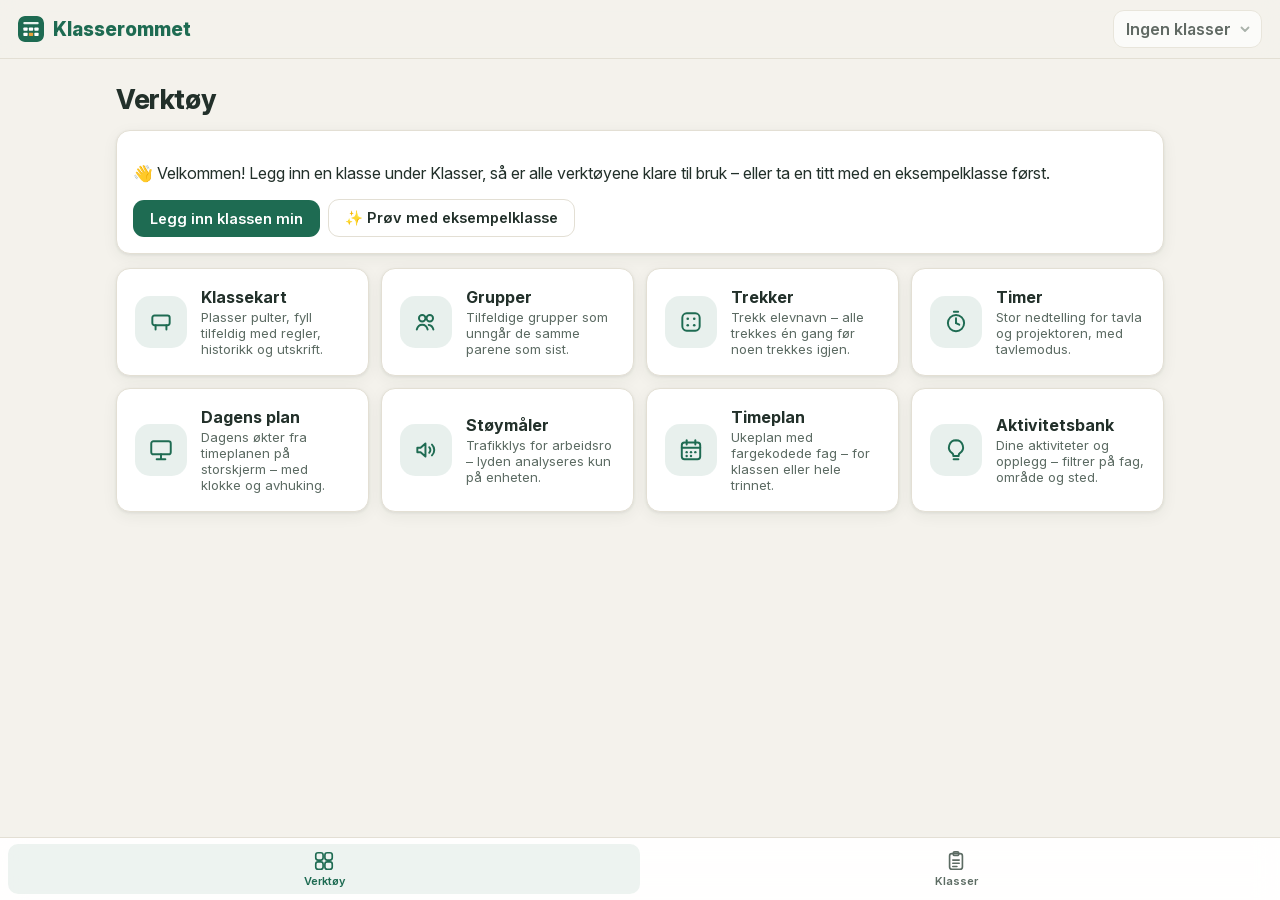
==== commit 3ae4cc61: "Mørk modus, eksempelklasse og småpuss - Mørk modus via prefers-color-scheme (tokens + komponent-over" ====
--- a/app/index.html
+++ b/app/index.html
@@ -4,7 +4,8 @@
 <meta charset="utf-8">
 <title>Klasserommet</title>
 <meta name="viewport" content="width=device-width, initial-scale=1, viewport-fit=cover">
-<meta name="theme-color" content="#1e6b52">
+<meta name="theme-color" content="#1e6b52" media="(prefers-color-scheme: light)">
+<meta name="theme-color" content="#171d1a" media="(prefers-color-scheme: dark)">
 <meta name="description" content="Verktøykasse for lærere: klassekart med historikk, grupper, navnetrekking og timer. Alt lagres lokalt på enheten.">
 <link rel="manifest" href="manifest.webmanifest">
 <link rel="icon" href="icons/favicon.svg" type="image/svg+xml">
--- a/app/styles.css
+++ b/app/styles.css
@@ -35,6 +35,36 @@
   --shadow-lift: 0 6px 20px rgba(30, 50, 40, .14);
 }
 
+:root { color-scheme: light; }
+
+@media (prefers-color-scheme: dark) {
+  :root {
+    color-scheme: dark;
+    --bg: #171d1a;
+    --panel: #212925;
+    --surface: #212925;
+    --surface-dim: #2b332e;
+    --ink: #e6ebe7;
+    --muted: #9fb0a6;
+    --line: #37413b;
+    --brand: #3d9b76;
+    --brand-strong: #2f8362;
+    --brand-tint: rgba(61, 155, 118, .15);
+    --warn-bg: #33301f;
+    --warn-line: #55492a;
+    --board-bg: #1d2420;
+    --dark-bg: #0d1411;
+    --header-bg: rgba(23, 29, 26, .92);
+    --tabbar-bg: rgba(30, 37, 33, .93);
+    --gridline: rgba(220, 240, 230, .04);
+    --shadow: 0 1px 3px rgba(0, 0, 0, .3), 0 4px 16px rgba(0, 0, 0, .2);
+  }
+}
+
+@media (prefers-color-scheme: dark) and (hover: hover) {
+  .btn:hover { background: #2b332e; border-color: #4a554e; }
+}
+
 :focus-visible { outline: 2px solid var(--brand); outline-offset: 2px; }
 
 svg.icon {
@@ -96,12 +126,18 @@
 .brand-mark { width: 26px; height: 26px; border-radius: 7px; }
 
 .class-picker {
-  padding: 8px 12px;
+  appearance: none;
+  -webkit-appearance: none;
+  padding: 8px 30px 8px 12px;
   border: 1px solid var(--line);
   border-radius: 11px;
   font: inherit;
   font-weight: 600;
-  background: var(--surface);
+  background-color: var(--surface);
+  background-image: url("data:image/svg+xml,%3Csvg xmlns='http://www.w3.org/2000/svg' viewBox='0 0 12 12'%3E%3Cpath d='M2.5 4.5l3.5 3.5 3.5-3.5' fill='none' stroke='%238a978f' stroke-width='1.8' stroke-linecap='round' stroke-linejoin='round'/%3E%3C/svg%3E");
+  background-repeat: no-repeat;
+  background-position: right 10px center;
+  background-size: 12px;
   color: var(--ink);
   max-width: 46vw;
 }
@@ -269,6 +305,15 @@
   gap: 8px;
   align-items: center;
   margin-bottom: 10px;
+}
+
+.toolbar-sec { display: contents; }
+.toolbar-more-btn { display: none; }
+
+@media (max-width: 640px) {
+  .toolbar-more-btn { display: inline-flex; }
+  .toolbar-sec { display: none; }
+  .toolbar-sec.open { display: flex; gap: 8px; flex-wrap: wrap; width: 100%; }
 }
 
 .contextbar {
@@ -836,3 +881,24 @@
   body.print-mode .board { transform: scale(.73) !important; background: none; }
   body.print-mode .desk { box-shadow: none; }
 }
+
+/* ---------- Mørk modus: komponent-overstyringer (må stå sist for å vinne
+   kaskaden mot komponentreglene over) ---------- */
+
+@media (prefers-color-scheme: dark) {
+  .desk { background: #2a332d; border-color: #414c45; }
+  .desk.free { background: rgba(255, 255, 255, .04); }
+  .seg-btn.active { background: #3a453f; color: var(--ink); }
+  .toast { color: #14231d; }
+  .update-toast { color: #fff; }
+  .tt-cell.empty { background: rgba(255, 255, 255, .04); }
+  .tavle-item.empty { background: transparent; }
+  /* Fargede fagceller beholder lyse pastellfarger – da må teksten være mørk. */
+  .tt-cell[style*="background"], .tavle-item[style*="background"] { color: #22302a; }
+  .tt-cell[style*="background"] .tt-rom { color: #4a5a52; }
+  .tavle-item[style*="background"] .tavle-detalj,
+  .tavle-item[style*="background"] .tavle-label { color: #4a5a52; }
+  .chip[style*="background"] { color: #22302a; }
+  .tt-pause, .tavle-pause { background: repeating-linear-gradient(-45deg, #2b332e, #2b332e 8px, #313a34 8px, #313a34 16px); }
+  .tavle-check { border-color: #414c45; }
+}
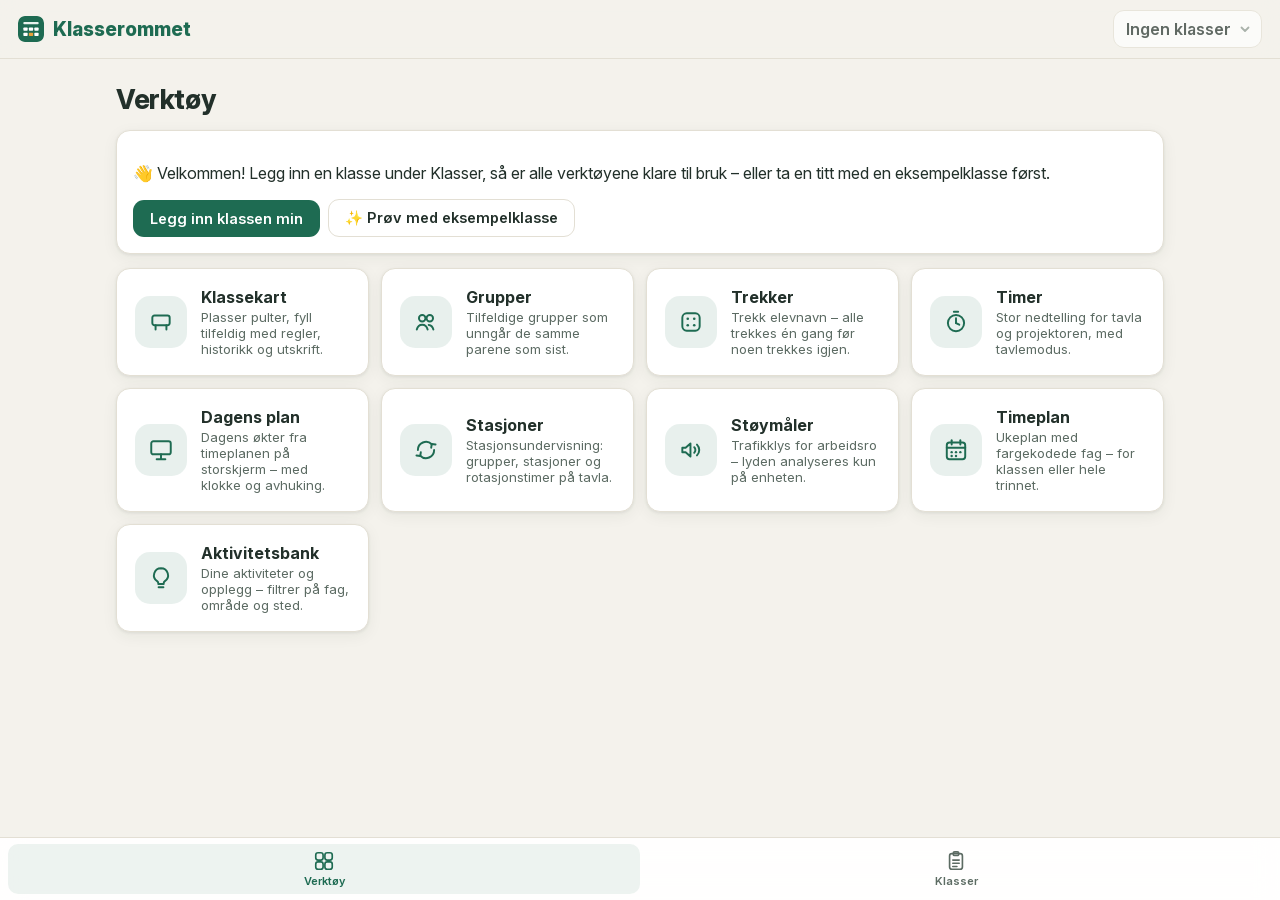
==== commit 9f50ab02: "Nytt verktøy: Stasjoner + forsiden viser alle ni verktøyene - Stasjonsmodus: klassen deles i like ma" ====
--- a/app/index.html
+++ b/app/index.html
@@ -4,8 +4,7 @@
 <meta charset="utf-8">
 <title>Klasserommet</title>
 <meta name="viewport" content="width=device-width, initial-scale=1, viewport-fit=cover">
-<meta name="theme-color" content="#1e6b52" media="(prefers-color-scheme: light)">
-<meta name="theme-color" content="#171d1a" media="(prefers-color-scheme: dark)">
+<meta name="theme-color" content="#1e6b52">
 <meta name="description" content="Verktøykasse for lærere: klassekart med historikk, grupper, navnetrekking og timer. Alt lagres lokalt på enheten.">
 <link rel="manifest" href="manifest.webmanifest">
 <link rel="icon" href="icons/favicon.svg" type="image/svg+xml">
@@ -41,6 +40,7 @@
   <symbol id="i-aktiviteter" viewBox="0 0 24 24"><path d="M12 3a6.5 6.5 0 0 1 3.6 11.9c-.7.5-1.1 1.2-1.1 2v.6h-5v-.6c0-.8-.4-1.5-1.1-2A6.5 6.5 0 0 1 12 3z"/><line x1="9.8" y1="20.5" x2="14.2" y2="20.5"/></symbol>
   <symbol id="i-tavle" viewBox="0 0 24 24"><rect x="3" y="4" width="18" height="12" rx="2"/><line x1="12" y1="16" x2="12" y2="20"/><line x1="8" y1="20.5" x2="16" y2="20.5"/></symbol>
   <symbol id="i-stoy" viewBox="0 0 24 24"><path d="M4 10v4h3l4.5 4V6L7 10H4z"/><path d="M15 9.5a3.5 3.5 0 0 1 0 5"/><path d="M17.5 7a7 7 0 0 1 0 10"/></symbol>
+  <symbol id="i-stasjoner" viewBox="0 0 24 24"><path d="M19.5 12a7.5 7.5 0 0 1-12.8 5.3"/><path d="M4.5 12a7.5 7.5 0 0 1 12.8-5.3"/><polyline points="7.2 14.1 6.7 17.6 3.2 17"/><polyline points="16.8 9.9 17.3 6.4 20.8 7"/></symbol>
 </svg>
 <header class="app-header no-print">
   <a class="brand" href="#/verktoy"><img class="brand-mark" src="icons/favicon.svg" alt="">Klasserommet</a>
--- a/app/styles.css
+++ b/app/styles.css
@@ -37,34 +37,6 @@
 
 :root { color-scheme: light; }
 
-@media (prefers-color-scheme: dark) {
-  :root {
-    color-scheme: dark;
-    --bg: #171d1a;
-    --panel: #212925;
-    --surface: #212925;
-    --surface-dim: #2b332e;
-    --ink: #e6ebe7;
-    --muted: #9fb0a6;
-    --line: #37413b;
-    --brand: #3d9b76;
-    --brand-strong: #2f8362;
-    --brand-tint: rgba(61, 155, 118, .15);
-    --warn-bg: #33301f;
-    --warn-line: #55492a;
-    --board-bg: #1d2420;
-    --dark-bg: #0d1411;
-    --header-bg: rgba(23, 29, 26, .92);
-    --tabbar-bg: rgba(30, 37, 33, .93);
-    --gridline: rgba(220, 240, 230, .04);
-    --shadow: 0 1px 3px rgba(0, 0, 0, .3), 0 4px 16px rgba(0, 0, 0, .2);
-  }
-}
-
-@media (prefers-color-scheme: dark) and (hover: hover) {
-  .btn:hover { background: #2b332e; border-color: #4a554e; }
-}
-
 :focus-visible { outline: 2px solid var(--brand); outline-offset: 2px; }
 
 svg.icon {
@@ -831,6 +803,45 @@
 .stoy-tekst { font-size: clamp(26px, 4vw, 40px); font-weight: 800; min-height: 1.3em; }
 .stoy-meter { height: 14px; border-radius: 999px; background: var(--surface-dim); overflow: hidden; }
 .stoy-meter-fill { height: 100%; width: 0; background: var(--brand); border-radius: 999px; transition: width .12s linear; }
+
+/* ---------- Stasjoner ---------- */
+
+.stasjon-head {
+  display: flex;
+  justify-content: space-between;
+  align-items: center;
+  gap: 14px;
+  flex-wrap: wrap;
+  margin-bottom: 16px;
+}
+
+.stasjon-timer { font-size: clamp(48px, 8vw, 96px); }
+
+.stasjon-grid {
+  display: grid;
+  grid-template-columns: repeat(auto-fit, minmax(200px, 1fr));
+  gap: 12px;
+}
+
+.stasjon-card { margin-bottom: 0; border-color: rgba(0, 0, 0, .06); }
+.stasjon-tittel { font-weight: 800; font-size: 17px; }
+.stasjon-gruppe { font-size: 12.5px; font-weight: 600; color: rgba(34, 48, 42, .55); margin-bottom: 6px; }
+.stasjon-card ul { margin: 0; padding-left: 18px; line-height: 1.65; font-weight: 600; }
+
+.stasjon-view.full {
+  position: fixed;
+  inset: 0;
+  z-index: 60;
+  margin: 0;
+  padding: calc(20px + env(safe-area-inset-top)) 30px 30px;
+  background: var(--bg);
+  overflow-y: auto;
+}
+
+.stasjon-view.full .stasjon-timer { font-size: clamp(80px, 12vw, 160px); }
+.stasjon-view.full .stasjon-card ul { font-size: clamp(15px, 1.8vw, 22px); }
+.stasjon-view.full .stasjon-tittel { font-size: clamp(17px, 2vw, 24px); }
+.stasjon-exit { position: fixed; top: calc(14px + env(safe-area-inset-top)); right: 18px; z-index: 61; }
 
 /* ---------- Vikarpakke-utskrift ---------- */
 
@@ -882,23 +893,3 @@
   body.print-mode .desk { box-shadow: none; }
 }
 
-/* ---------- Mørk modus: komponent-overstyringer (må stå sist for å vinne
-   kaskaden mot komponentreglene over) ---------- */
-
-@media (prefers-color-scheme: dark) {
-  .desk { background: #2a332d; border-color: #414c45; }
-  .desk.free { background: rgba(255, 255, 255, .04); }
-  .seg-btn.active { background: #3a453f; color: var(--ink); }
-  .toast { color: #14231d; }
-  .update-toast { color: #fff; }
-  .tt-cell.empty { background: rgba(255, 255, 255, .04); }
-  .tavle-item.empty { background: transparent; }
-  /* Fargede fagceller beholder lyse pastellfarger – da må teksten være mørk. */
-  .tt-cell[style*="background"], .tavle-item[style*="background"] { color: #22302a; }
-  .tt-cell[style*="background"] .tt-rom { color: #4a5a52; }
-  .tavle-item[style*="background"] .tavle-detalj,
-  .tavle-item[style*="background"] .tavle-label { color: #4a5a52; }
-  .chip[style*="background"] { color: #22302a; }
-  .tt-pause, .tavle-pause { background: repeating-linear-gradient(-45deg, #2b332e, #2b332e 8px, #313a34 8px, #313a34 16px); }
-  .tavle-check { border-color: #414c45; }
-}
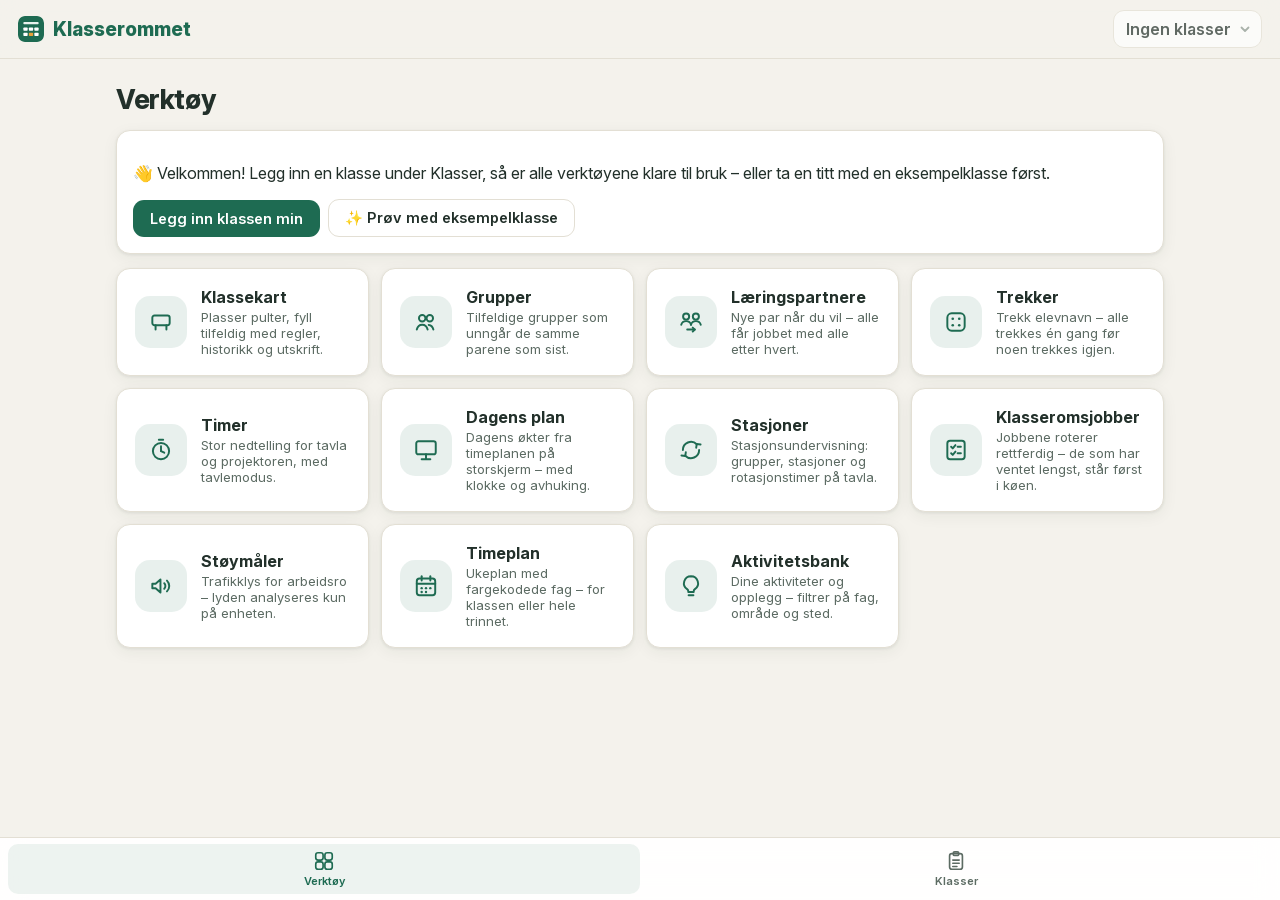
==== commit de9e3f13: "Flere klassekart per klasse + Læringspartnere, Klasseromsjobber og Fremføringsrekkefølge - Flere nav" ====
--- a/app/index.html
+++ b/app/index.html
@@ -41,6 +41,8 @@
   <symbol id="i-tavle" viewBox="0 0 24 24"><rect x="3" y="4" width="18" height="12" rx="2"/><line x1="12" y1="16" x2="12" y2="20"/><line x1="8" y1="20.5" x2="16" y2="20.5"/></symbol>
   <symbol id="i-stoy" viewBox="0 0 24 24"><path d="M4 10v4h3l4.5 4V6L7 10H4z"/><path d="M15 9.5a3.5 3.5 0 0 1 0 5"/><path d="M17.5 7a7 7 0 0 1 0 10"/></symbol>
   <symbol id="i-stasjoner" viewBox="0 0 24 24"><path d="M19.5 12a7.5 7.5 0 0 1-12.8 5.3"/><path d="M4.5 12a7.5 7.5 0 0 1 12.8-5.3"/><polyline points="7.2 14.1 6.7 17.6 3.2 17"/><polyline points="16.8 9.9 17.3 6.4 20.8 7"/></symbol>
+  <symbol id="i-partnere" viewBox="0 0 24 24"><circle cx="7.5" cy="7" r="2.8"/><circle cx="16.5" cy="7" r="2.8"/><path d="M3 14.5c.6-2.2 2.4-3.3 4.5-3.3s3.9 1.1 4.5 3.3"/><path d="M12 14.5c.6-2.2 2.4-3.3 4.5-3.3s3.9 1.1 4.5 3.3"/><path d="M8.5 19h7"/><polyline points="13.6 17.2 15.5 19 13.6 20.8"/></symbol>
+  <symbol id="i-jobber" viewBox="0 0 24 24"><rect x="4" y="3.5" width="16" height="17" rx="2.5"/><polyline points="7.5 9 9 10.5 11.5 7.5"/><line x1="13.5" y1="9" x2="16.5" y2="9"/><polyline points="7.5 15 9 16.5 11.5 13.5"/><line x1="13.5" y1="15" x2="16.5" y2="15"/></symbol>
 </svg>
 <header class="app-header no-print">
   <a class="brand" href="#/verktoy"><img class="brand-mark" src="icons/favicon.svg" alt="">Klasserommet</a>
--- a/app/styles.css
+++ b/app/styles.css
@@ -279,6 +279,9 @@
   margin-bottom: 10px;
 }
 
+.chartbar { margin-bottom: 10px; }
+.chartbar .input { max-width: 230px; }
+
 .toolbar-sec { display: contents; }
 .toolbar-more-btn { display: none; }
 
@@ -803,6 +806,42 @@
 .stoy-tekst { font-size: clamp(26px, 4vw, 40px); font-weight: 800; min-height: 1.3em; }
 .stoy-meter { height: 14px; border-radius: 999px; background: var(--surface-dim); overflow: hidden; }
 .stoy-meter-fill { height: 100%; width: 0; background: var(--brand); border-radius: 999px; transition: width .12s linear; }
+
+/* ---------- Læringspartnere og klasseromsjobber ---------- */
+
+.partner-card { text-align: center; }
+.partner-navn { font-weight: 700; font-size: 16px; padding: 3px 0; }
+
+.jobb-liste { display: flex; flex-direction: column; }
+
+.jobb-rad {
+  display: flex;
+  justify-content: space-between;
+  align-items: center;
+  gap: 12px;
+  padding: 10px 2px;
+  border-bottom: 1px dashed var(--line);
+}
+
+.jobb-rad:last-child { border-bottom: none; }
+.jobb-navn { font-weight: 600; color: var(--muted); }
+.jobb-elev { font-weight: 700; font-size: 16px; }
+
+.rekkefolge-liste { margin: 0; padding-left: 26px; line-height: 2; }
+
+.rekkefolge-navn {
+  border: none;
+  background: transparent;
+  font: inherit;
+  font-size: 16px;
+  font-weight: 600;
+  color: var(--ink);
+  cursor: pointer;
+  padding: 2px 6px;
+  border-radius: 8px;
+}
+
+.rekkefolge-navn.done { text-decoration: line-through; opacity: .45; }
 
 /* ---------- Stasjoner ---------- */
 
